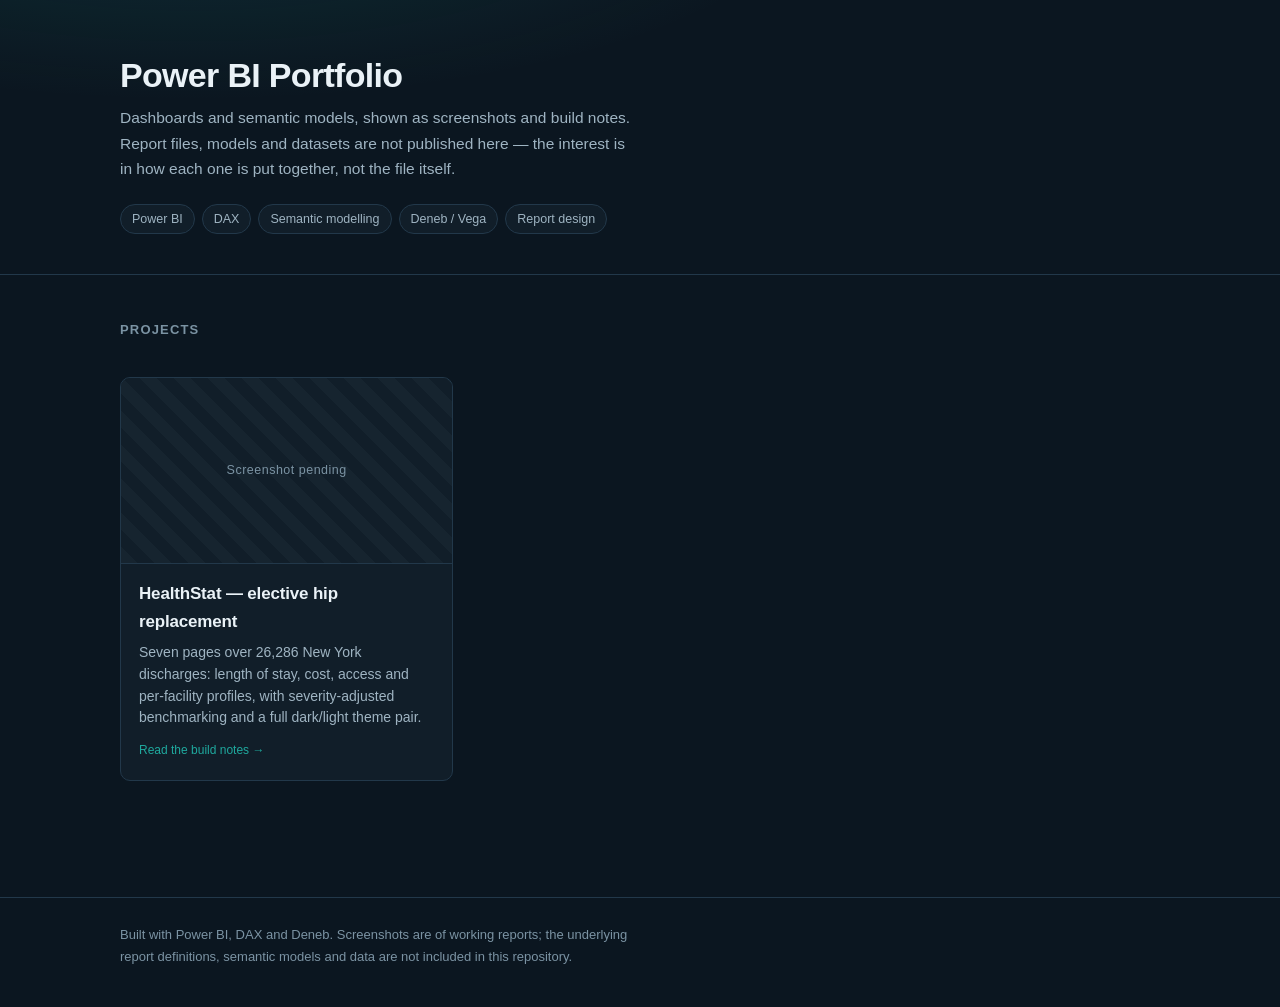
==== docs/index.html @ d8886d67 "Add Portfolio site and healthstat case study" ====
<!doctype html>
<html lang="en">
<head>
<meta charset="utf-8">
<meta name="viewport" content="width=device-width, initial-scale=1">
<title>Power BI Portfolio</title>
<meta name="description" content="Power BI dashboards and semantic models — screenshots and build notes.">
<link rel="stylesheet" href="assets/style.css">
</head>
<body>

<header class="site">
  <div class="wrap">
    <h1>Power BI Portfolio</h1>
    <p>Dashboards and semantic models, shown as screenshots and build notes.
       Report files, models and datasets are not published here — the interest
       is in how each one is put together, not the file itself.</p>
    <ul class="chips">
      <li>Power BI</li>
      <li>DAX</li>
      <li>Semantic modelling</li>
      <li>Deneb / Vega</li>
      <li>Report design</li>
    </ul>
  </div>
</header>

<main>
  <div class="wrap">

    <section>
      <h2>Projects</h2>
      <div class="grid">

        <a class="card" href="healthstat/">
          <div class="shot">
            <img src="healthstat/img/home-dark.png" alt=""
                 onerror="this.remove()">
          </div>
          <div class="body">
            <h3>HealthStat — elective hip replacement</h3>
            <p>Seven pages over 26,286 New York discharges: length of stay,
               cost, access and per-facility profiles, with severity-adjusted
               benchmarking and a full dark/light theme pair.</p>
            <span class="tag">Read the build notes &rarr;</span>
          </div>
        </a>

        <!-- Next project: copy the block above, point it at its own folder. -->

      </div>
    </section>

  </div>
</main>

<footer class="site">
  <div class="wrap">
    <p>Built with Power BI, DAX and Deneb. Screenshots are of working reports;
       the underlying report definitions, semantic models and data are not
       included in this repository.</p>
  </div>
</footer>

</body>
</html>
---- docs/assets/style.css ----
/* Shared across every page, so a new project folder inherits the look with
   no CSS of its own. Palette is taken from the reports themselves. */

:root {
  --bg:       #0B1620;
  --panel:    #111E29;
  --panel-2:  #16242F;
  --line:     #22384A;
  --ink:      #EAF2F7;
  --ink-2:    #9FB4C2;
  --ink-3:    #7B93A3;
  --accent:   #1FA99E;
  --accent-d: #17564F;
  --warm:     #E08A63;
  --radius:   10px;
  --maxw:     1080px;
}

* { box-sizing: border-box; }

html { -webkit-text-size-adjust: 100%; }

body {
  margin: 0;
  background: var(--bg);
  color: var(--ink);
  font-family: Arial, Helvetica, sans-serif;
  font-size: 16px;
  line-height: 1.65;
  -webkit-font-smoothing: antialiased;
}

.wrap { max-width: var(--maxw); margin: 0 auto; padding: 0 20px; }

a { color: var(--accent); text-decoration: none; }
a:hover { text-decoration: underline; }

/* ---------------------------------------------------------------- header */

header.site {
  border-bottom: 1px solid var(--line);
  padding: 56px 0 40px;
  background:
    radial-gradient(900px 300px at 15% -40%, rgba(31,169,158,.16), transparent 70%),
    var(--bg);
}
header.site h1 {
  margin: 0 0 10px;
  font-size: 34px;
  line-height: 1.15;
  letter-spacing: -.02em;
}
header.site p {
  margin: 0;
  max-width: 60ch;
  color: var(--ink-2);
  font-size: 15.5px;
}

.crumb {
  display: inline-block;
  margin-bottom: 18px;
  font-size: 13px;
  color: var(--ink-3);
}
.crumb a { color: var(--ink-3); }
.crumb a:hover { color: var(--accent); }

/* ----------------------------------------------------------------- chips */

.chips {
  display: flex;
  flex-wrap: wrap;
  gap: 7px;
  margin: 22px 0 0;
  padding: 0;
  list-style: none;
}
.chips li {
  border: 1px solid var(--line);
  border-radius: 999px;
  padding: 4px 11px;
  font-size: 12.5px;
  color: var(--ink-2);
  background: var(--panel);
}

/* ------------------------------------------------------------------ grid */

.grid {
  display: grid;
  grid-template-columns: repeat(auto-fill, minmax(320px, 1fr));
  gap: 20px;
  margin: 36px 0 0;
}

.card {
  display: block;
  border: 1px solid var(--line);
  border-radius: var(--radius);
  background: var(--panel);
  overflow: hidden;
  color: inherit;
  transition: border-color .15s, transform .15s;
}
.card:hover {
  border-color: var(--accent);
  text-decoration: none;
  transform: translateY(-2px);
}
/* The card image sits in a framed box, so a project whose screenshot has not
   been taken yet shows the same deliberate placeholder as the figures below
   rather than an empty panel. */
.card .shot {
  position: relative;
  aspect-ratio: 16 / 9;
  border-bottom: 1px solid var(--line);
  background:
    repeating-linear-gradient(45deg, var(--panel-2) 0 12px, var(--panel) 12px 24px);
}
.card .shot::before {
  content: "Screenshot pending";
  position: absolute;
  inset: 0;
  display: flex;
  align-items: center;
  justify-content: center;
  color: var(--ink-3);
  font-size: 12.5px;
  letter-spacing: .04em;
}
.card .shot img {
  position: relative;
  display: block;
  width: 100%;
  height: 100%;
  object-fit: cover;
}
.card .body { padding: 16px 18px 18px; }
.card h3 { margin: 0 0 6px; font-size: 17px; letter-spacing: -.01em; }
.card p  { margin: 0; color: var(--ink-2); font-size: 14px; line-height: 1.55; }
.card .tag {
  display: inline-block;
  margin-top: 12px;
  font-size: 12px;
  color: var(--accent);
}

/* --------------------------------------------------------------- content */

main { padding: 44px 0 72px; }

section { margin: 0 0 44px; }

h2 {
  margin: 0 0 14px;
  font-size: 13px;
  letter-spacing: .09em;
  text-transform: uppercase;
  color: var(--ink-3);
  font-weight: 700;
}
h3 { font-size: 17px; margin: 28px 0 8px; letter-spacing: -.01em; }

p { margin: 0 0 14px; max-width: 72ch; }
.lead { font-size: 17px; color: var(--ink); max-width: 68ch; }

ul.notes { margin: 0 0 14px; padding-left: 0; list-style: none; max-width: 72ch; }
ul.notes li {
  position: relative;
  padding-left: 18px;
  margin-bottom: 11px;
}
ul.notes li::before {
  content: "";
  position: absolute;
  left: 0; top: 10px;
  width: 6px; height: 6px;
  border-radius: 50%;
  background: var(--accent);
}
ul.notes b { color: var(--ink); }

code {
  font-family: Consolas, "SF Mono", Menlo, monospace;
  font-size: 13.5px;
  background: var(--panel-2);
  border: 1px solid var(--line);
  border-radius: 4px;
  padding: 1px 5px;
  color: var(--ink);
}

blockquote {
  margin: 18px 0;
  padding: 2px 0 2px 16px;
  border-left: 2px solid var(--accent-d);
  color: var(--ink-2);
  font-size: 15px;
}

/* ----------------------------------------------------------------- stats */

.stats {
  display: grid;
  grid-template-columns: repeat(auto-fit, minmax(140px, 1fr));
  gap: 1px;
  background: var(--line);
  border: 1px solid var(--line);
  border-radius: var(--radius);
  overflow: hidden;
  margin: 0 0 30px;
}
.stats div { background: var(--panel); padding: 16px 18px; }
.stats b {
  display: block;
  font-size: 24px;
  letter-spacing: -.02em;
  line-height: 1.15;
}
.stats span { font-size: 12.5px; color: var(--ink-3); }

/* --------------------------------------------------------------- figures */

figure {
  margin: 0 0 26px;
  border: 1px solid var(--line);
  border-radius: var(--radius);
  overflow: hidden;
  background: var(--panel);
}
figure img {
  display: block;
  width: 100%;
  height: auto;
  border-bottom: 1px solid var(--line);
}
figure figcaption {
  padding: 12px 16px;
  font-size: 13.5px;
  color: var(--ink-2);
  line-height: 1.5;
}

/* A screenshot that has not been added yet renders as a deliberate
   placeholder rather than a broken image icon. */
figure.missing img { display: none; }
figure.missing::before {
  content: "Screenshot pending";
  display: flex;
  align-items: center;
  justify-content: center;
  aspect-ratio: 16 / 9;
  background:
    repeating-linear-gradient(45deg, var(--panel-2) 0 12px, var(--panel) 12px 24px);
  border-bottom: 1px solid var(--line);
  color: var(--ink-3);
  font-size: 13px;
  letter-spacing: .04em;
}

/* ---------------------------------------------------------------- footer */

footer.site {
  border-top: 1px solid var(--line);
  padding: 26px 0 40px;
  color: var(--ink-3);
  font-size: 13px;
}
footer.site p { margin: 0; max-width: 72ch; }

/* ----------------------------------------------------------------- phone */

@media (max-width: 640px) {
  header.site { padding: 38px 0 30px; }
  header.site h1 { font-size: 26px; }
  .grid { grid-template-columns: 1fr; }
  .stats { grid-template-columns: repeat(2, 1fr); }
  body { font-size: 15.5px; }
}
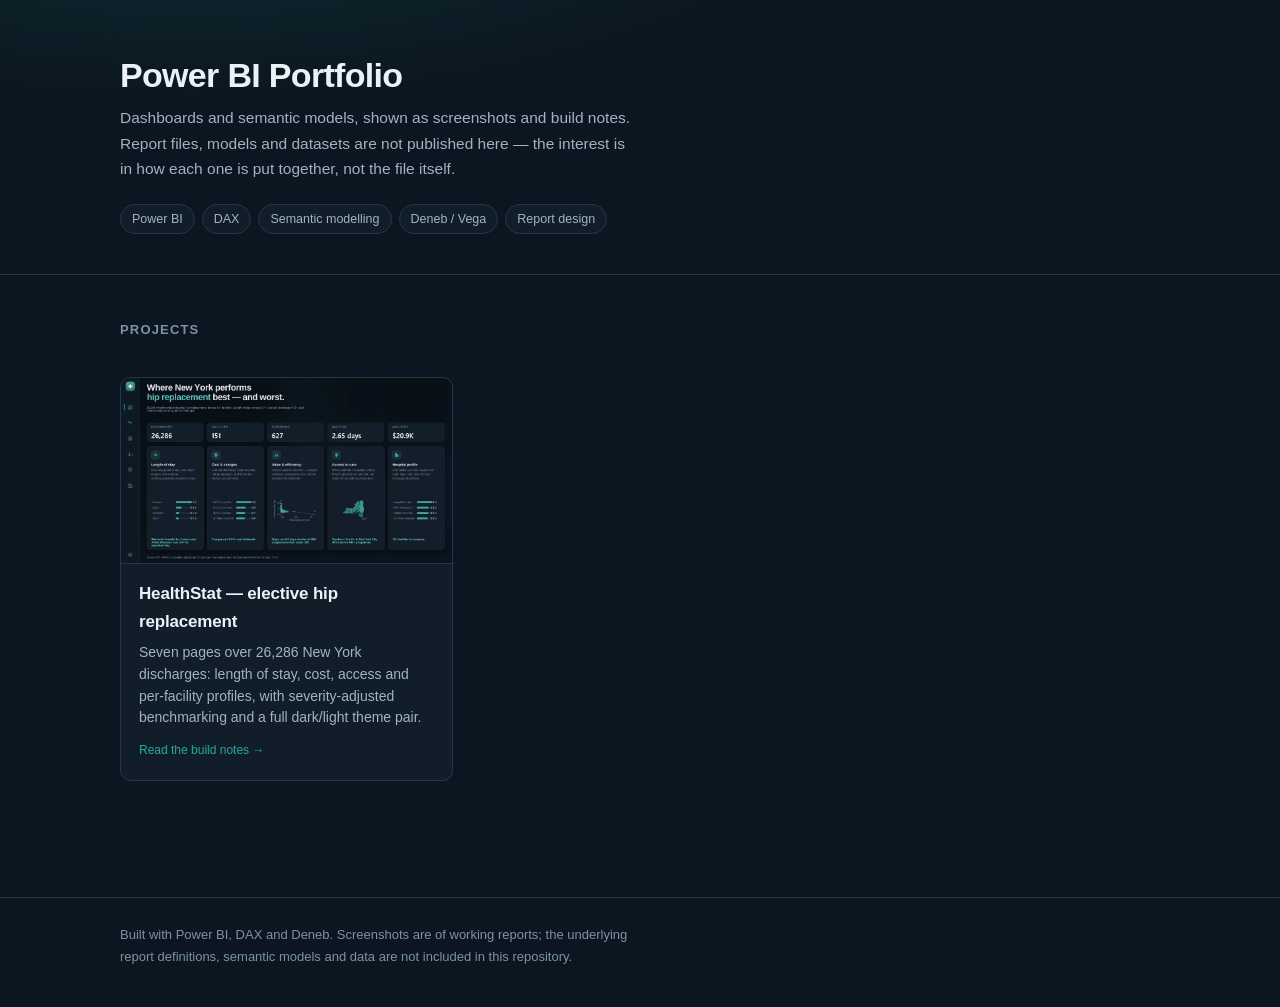
==== commit 74cbb9a6: "new changes ss" ====
--- a/docs/index.html
+++ b/docs/index.html
@@ -34,7 +34,7 @@
 
         <a class="card" href="healthstat/">
           <div class="shot">
-            <img src="healthstat/img/home-dark.png" alt=""
+            <img src="healthstat/img/home-dark.webp" alt=""
                  onerror="this.remove()">
           </div>
           <div class="body">
--- a/docs/assets/style.css
+++ b/docs/assets/style.css
@@ -278,3 +278,50 @@
   .stats { grid-template-columns: repeat(2, 1fr); }
   body { font-size: 15.5px; }
 }
+
+/* ------------------------------------------------- dark / light figure pair */
+/* Every report page exists in both themes, so each figure carries both shots
+   and swaps between them. With JavaScript off the dark one simply shows. */
+
+figure.pair .f-light { display: none; }
+figure.pair[data-theme="light"] .f-dark  { display: none; }
+figure.pair[data-theme="light"] .f-light { display: block; }
+
+figure.pair figcaption {
+  display: flex;
+  align-items: flex-start;
+  justify-content: space-between;
+  gap: 16px;
+}
+figure.pair figcaption > span { flex: 1 1 auto; }
+
+.toggle {
+  flex: 0 0 auto;
+  display: inline-flex;
+  border: 1px solid var(--line);
+  border-radius: 999px;
+  overflow: hidden;
+  margin-top: -1px;
+}
+.toggle button {
+  appearance: none;
+  border: 0;
+  background: transparent;
+  color: var(--ink-3);
+  font: inherit;
+  font-size: 12px;
+  padding: 3px 12px;
+  cursor: pointer;
+  line-height: 1.7;
+}
+.toggle button:hover { color: var(--ink); }
+.toggle button.on {
+  background: var(--panel-2);
+  color: var(--ink);
+  box-shadow: inset 0 0 0 1px var(--line);
+}
+.toggle button:focus-visible { outline: 2px solid var(--accent); outline-offset: -2px; }
+
+@media (max-width: 520px) {
+  figure.pair figcaption { flex-direction: column; gap: 10px; }
+}
